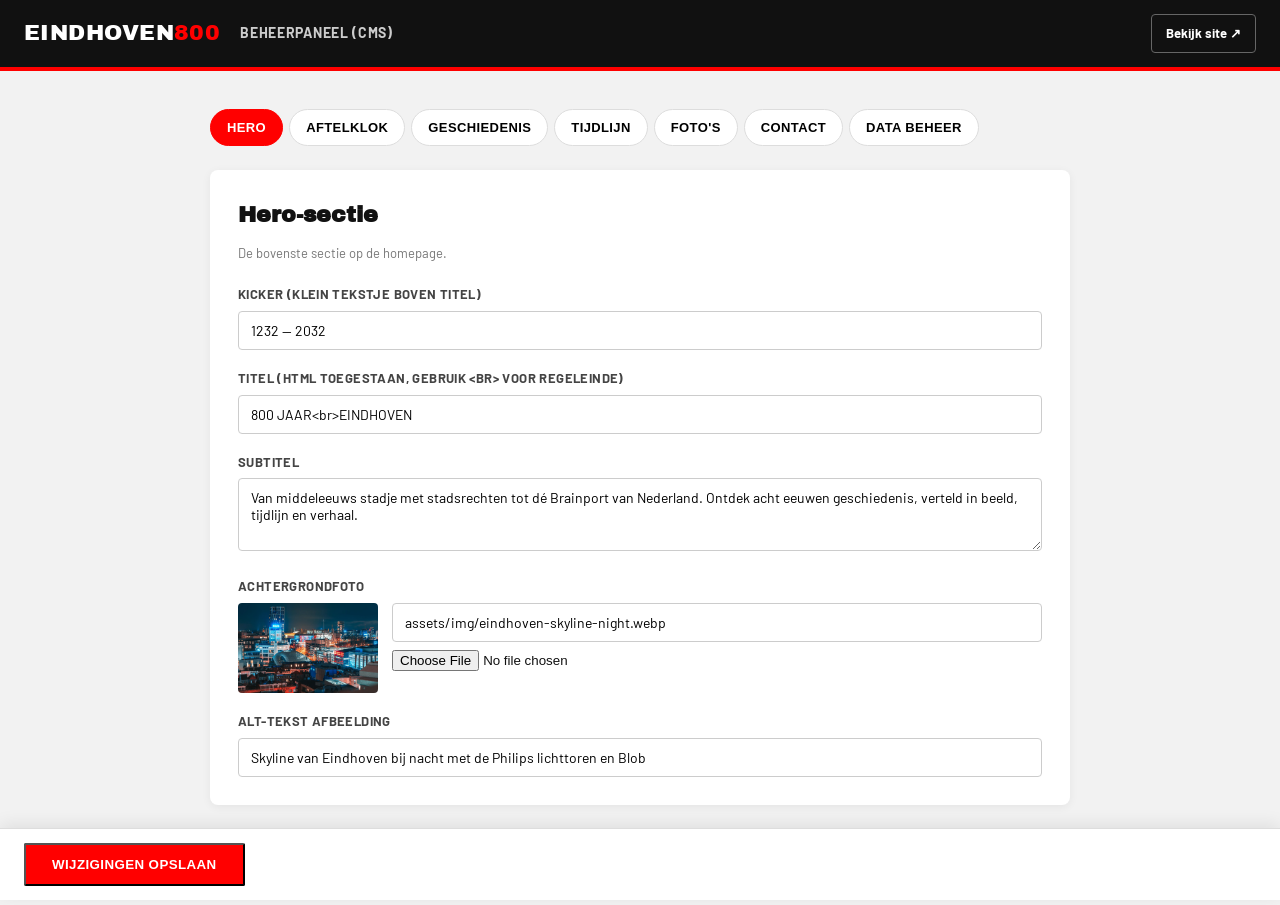
==== admin.html @ 1b5e80dd "Initial commit: 800 jaar Eindhoven site met CMS, tijdlijn en aftelklok" ====
<!DOCTYPE html>
<html lang="nl">
<head>
<meta charset="UTF-8" />
<meta name="viewport" content="width=device-width, initial-scale=1.0" />
<title>Beheer | 800 jaar Eindhoven CMS</title>
<link href="https://fonts.googleapis.com/css2?family=Archivo+Black&family=Barlow:wght@400;600;700;900&display=swap" rel="stylesheet">
<link rel="stylesheet" href="style.css" />
<link rel="stylesheet" href="admin.css" />
</head>
<body class="admin-body">

<header class="admin-header">
  <a href="index.html" class="logo">EINDHOVEN<span>800</span></a>
  <div class="admin-header-title">Beheerpaneel (CMS)</div>
  <div class="admin-header-actions">
    <a href="index.html" target="_blank" class="btn-ghost">Bekijk site ↗</a>
  </div>
</header>

<div class="admin-status" id="admin-status"></div>

<main class="admin-main">

  <nav class="admin-tabs">
    <button class="admin-tab active" data-tab="hero">Hero</button>
    <button class="admin-tab" data-tab="countdown">Aftelklok</button>
    <button class="admin-tab" data-tab="history">Geschiedenis</button>
    <button class="admin-tab" data-tab="timeline">Tijdlijn</button>
    <button class="admin-tab" data-tab="gallery">Foto's</button>
    <button class="admin-tab" data-tab="contact">Contact</button>
    <button class="admin-tab" data-tab="data">Data beheer</button>
  </nav>

  <!-- HERO -->
  <section class="admin-panel active" id="panel-hero">
    <h2>Hero-sectie</h2>
    <p class="admin-hint">De bovenste sectie op de homepage.</p>

    <label>Kicker (klein tekstje boven titel)</label>
    <input type="text" id="hero-kicker-input" />

    <label>Titel (HTML toegestaan, gebruik &lt;br&gt; voor regeleinde)</label>
    <input type="text" id="hero-title-input" />

    <label>Subtitel</label>
    <textarea id="hero-sub-input" rows="3"></textarea>

    <label>Achtergrondfoto</label>
    <div class="image-field">
      <img id="hero-image-preview" class="image-preview" alt="preview" />
      <div class="image-field-controls">
        <input type="text" id="hero-image-input" placeholder="pad of URL naar afbeelding" />
        <input type="file" id="hero-image-upload" accept="image/*" />
      </div>
    </div>

    <label>Alt-tekst afbeelding</label>
    <input type="text" id="hero-image-alt-input" />
  </section>

  <!-- AFTELKLOK -->
  <section class="admin-panel" id="panel-countdown">
    <h2>Aftelklok</h2>
    <p class="admin-hint">De grote klok op de homepage die aftelt naar het 800-jarig bestaan.</p>

    <label>Tekst boven de klok</label>
    <input type="text" id="countdown-label-input" />

    <label>Doeldatum &amp; tijd</label>
    <input type="text" id="countdown-date-input" placeholder="jjjj-mm-ddThh:mm:ss (bv. 2032-09-21T00:00:00)" />
    <p class="admin-hint">Standaard: 21 september 2032, de dag dat het 800 jaar geleden is dat Eindhoven stadsrechten kreeg (1232).</p>
  </section>

  <!-- GESCHIEDENIS -->
  <section class="admin-panel" id="panel-history">
    <h2>Geschiedenis-secties</h2>
    <p class="admin-hint">Elke sectie krijgt een kop en een tekstblok, in volgorde van boven naar beneden.</p>
    <div id="history-sections-list"></div>
    <button type="button" class="btn-add" id="add-history-section">+ Sectie toevoegen</button>

    <h3>Snelle feiten (zijbalk)</h3>
    <p class="admin-hint">Eén feit per regel. HTML zoals &lt;strong&gt; mag gebruikt worden.</p>
    <textarea id="history-facts-input" rows="6"></textarea>

    <h3>Citaat (zijbalk)</h3>
    <input type="text" id="history-quote-input" />
  </section>

  <!-- TIJDLIJN -->
  <section class="admin-panel" id="panel-timeline">
    <h2>Tijdlijn</h2>
    <p class="admin-hint">De horizontaal scrollbare tijdlijn. Vink "toekomstig" aan voor het 2032-jubileum-item (rode kaart).</p>
    <div id="timeline-list"></div>
    <button type="button" class="btn-add" id="add-timeline-item">+ Tijdlijn-item toevoegen</button>
  </section>

  <!-- GALERIJ -->
  <section class="admin-panel" id="panel-gallery">
    <h2>Foto's</h2>

    <h3>Oude foto's</h3>
    <div id="gallery-old-list" class="gallery-admin-grid"></div>
    <button type="button" class="btn-add" id="add-gallery-old">+ Oude foto toevoegen</button>

    <h3>Moderne foto's</h3>
    <div id="gallery-modern-list" class="gallery-admin-grid"></div>
    <button type="button" class="btn-add" id="add-gallery-modern">+ Moderne foto toevoegen</button>
  </section>

  <!-- CONTACT -->
  <section class="admin-panel" id="panel-contact">
    <h2>Contact</h2>

    <label>Titel</label>
    <input type="text" id="contact-heading-input" />

    <label>Introductietekst (HTML toegestaan)</label>
    <textarea id="contact-intro-input" rows="3"></textarea>

    <label>Organisatienaam</label>
    <input type="text" id="contact-org-input" />

    <label>Website</label>
    <input type="text" id="contact-website-input" />

    <label>E-mail</label>
    <input type="text" id="contact-email-input" />

    <label>Social</label>
    <input type="text" id="contact-social-input" />

    <label>Disclaimer</label>
    <textarea id="contact-disclaimer-input" rows="3"></textarea>
  </section>

  <!-- DATA BEHEER -->
  <section class="admin-panel" id="panel-data">
    <h2>Data beheer</h2>
    <p class="admin-hint">
      Alle content wordt opgeslagen in de <strong>localStorage</strong> van deze browser. Dit betekent
      dat wijzigingen alleen zichtbaar zijn op dit apparaat/browser, tenzij je ze exporteert en weer
      importeert (bijvoorbeeld om ze te delen of te bewaren als back-up).
    </p>
    <div class="data-actions">
      <button type="button" class="btn-ghost" id="export-json">⬇ Exporteer JSON</button>
      <label class="btn-ghost file-btn">
        ⬆ Importeer JSON
        <input type="file" id="import-json" accept="application/json" hidden />
      </label>
      <button type="button" class="btn-danger" id="reset-data">↺ Reset naar standaard content</button>
    </div>
  </section>

  <div class="admin-savebar">
    <button type="button" class="btn-primary" id="save-btn">Wijzigingen opslaan</button>
    <span id="save-msg"></span>
  </div>

</main>

<script src="data.js"></script>
<script src="admin.js"></script>
</body>
</html>
---- style.css ----
:root {
  --red: #ff0000;
  --red-dark: #cc0000;
  --black: #111111;
  --white: #ffffff;
  --grey: #f4f4f4;
  --grey-dark: #555555;
  --font-display: 'Archivo Black', Arial, sans-serif;
  --font-body: 'Barlow', Arial, sans-serif;
}

* { box-sizing: border-box; }

html { scroll-behavior: smooth; }

body {
  margin: 0;
  font-family: var(--font-body);
  color: var(--black);
  background: var(--white);
  line-height: 1.6;
}

img { max-width: 100%; display: block; }

a { color: var(--red); }

.container {
  max-width: 1180px;
  margin: 0 auto;
  padding: 0 24px;
}

/* Topbar */
.topbar {
  background: var(--black);
  color: var(--white);
  text-align: center;
  font-size: 13px;
  font-weight: 700;
  letter-spacing: 0.03em;
  padding: 6px 12px;
}

/* Header */
.site-header {
  position: sticky;
  top: 0;
  z-index: 100;
  background: var(--white);
  border-bottom: 4px solid var(--red);
}
.header-inner {
  max-width: 1180px;
  margin: 0 auto;
  padding: 14px 24px;
  display: flex;
  align-items: center;
  justify-content: space-between;
}
.logo {
  font-family: var(--font-display);
  font-size: 22px;
  color: var(--black);
  text-decoration: none;
  letter-spacing: 0.02em;
}
.logo span { color: var(--red); }
.main-nav a {
  margin-left: 28px;
  text-decoration: none;
  color: var(--black);
  font-weight: 700;
  text-transform: uppercase;
  font-size: 14px;
  letter-spacing: 0.03em;
  border-bottom: 3px solid transparent;
  padding-bottom: 4px;
  transition: border-color .2s;
}
.main-nav a:hover { border-color: var(--red); }
.main-nav a.nav-admin {
  background: var(--black);
  color: var(--white);
  padding: 6px 12px;
  border-radius: 3px;
}
.main-nav a.nav-admin:hover { background: var(--red); border-color: transparent; }

/* Hero */
.hero {
  position: relative;
  min-height: 88vh;
  display: flex;
  align-items: flex-end;
  overflow: hidden;
  color: var(--white);
}
.hero-bg { position: absolute; inset: 0; }
.hero-bg img { width: 100%; height: 100%; object-fit: cover; }
.hero-overlay {
  position: absolute;
  inset: 0;
  background: linear-gradient(180deg, rgba(0,0,0,.35) 0%, rgba(0,0,0,.55) 60%, rgba(0,0,0,.85) 100%);
}
.hero-content {
  position: relative;
  z-index: 2;
  padding: 60px 24px 70px;
  max-width: 900px;
  margin: 0 auto;
  width: 100%;
}
.hero-kicker {
  font-weight: 800;
  letter-spacing: 0.15em;
  color: var(--red);
  font-size: 15px;
  margin: 0 0 10px;
}
.hero h1 {
  font-family: var(--font-display);
  font-size: clamp(42px, 8vw, 96px);
  line-height: 0.95;
  margin: 0 0 20px;
}
.hero-sub {
  font-size: 18px;
  max-width: 620px;
  margin: 0 0 28px;
}
.btn-primary {
  display: inline-block;
  background: var(--red);
  color: var(--white);
  text-decoration: none;
  font-weight: 800;
  text-transform: uppercase;
  letter-spacing: 0.03em;
  padding: 14px 28px;
  border-radius: 2px;
  transition: background .2s, transform .2s;
}
.btn-primary:hover { background: var(--red-dark); transform: translateY(-2px); }

/* Countdown */
.countdown-section {
  background: var(--black);
  color: var(--white);
  text-align: center;
  padding: 50px 24px;
  border-bottom: 4px solid var(--red);
}
.countdown-label {
  text-transform: uppercase;
  letter-spacing: 0.15em;
  font-weight: 800;
  color: var(--red);
  font-size: 15px;
  margin: 0 0 20px;
}
.countdown-clock {
  display: flex;
  justify-content: center;
  align-items: center;
  gap: clamp(6px, 2vw, 22px);
  flex-wrap: wrap;
}
.countdown-unit {
  display: flex;
  flex-direction: column;
  align-items: center;
  min-width: 90px;
}
.countdown-number {
  font-family: var(--font-display);
  font-size: clamp(40px, 9vw, 96px);
  line-height: 1;
  color: var(--white);
  font-variant-numeric: tabular-nums;
}
.countdown-word {
  margin-top: 8px;
  text-transform: uppercase;
  font-size: 13px;
  letter-spacing: 0.1em;
  color: #bbb;
}
.countdown-sep {
  font-family: var(--font-display);
  font-size: clamp(30px, 6vw, 70px);
  color: var(--red);
  transform: translateY(-10px);
}
.countdown-date {
  margin-top: 24px;
  color: #999;
  font-size: 14px;
}
@media (max-width: 560px) {
  .countdown-sep { display: none; }
  .countdown-unit { min-width: 70px; }
}

/* Sections */
.section { padding: 80px 0; }
.section-dark { background: var(--black); color: var(--white); }
.section-dark a { color: #ff5c5c; }
.eyebrow {
  color: var(--red);
  font-weight: 800;
  text-transform: uppercase;
  letter-spacing: 0.12em;
  font-size: 13px;
  margin: 0 0 8px;
}
.section h2 {
  font-family: var(--font-display);
  font-size: clamp(30px, 4vw, 46px);
  margin: 0 0 16px;
}
.section-intro { max-width: 720px; color: var(--grey-dark); font-size: 17px; }
.section-dark .section-intro { color: #cccccc; }

/* History */
.history-grid {
  display: grid;
  grid-template-columns: 2fr 1fr;
  gap: 50px;
  margin-top: 40px;
  align-items: start;
}
.history-text h3 {
  font-family: var(--font-display);
  font-size: 21px;
  margin: 32px 0 8px;
  color: var(--black);
}
.history-text h3:first-child { margin-top: 0; }
.history-text p { color: #333; font-size: 16px; }

.history-facts {
  background: var(--grey);
  border-left: 6px solid var(--red);
  padding: 28px 26px;
  position: sticky;
  top: 100px;
}
.history-facts h4 {
  font-family: var(--font-display);
  font-size: 16px;
  text-transform: uppercase;
  margin: 0 0 16px;
}
.history-facts ul { list-style: none; margin: 0; padding: 0; }
.history-facts li {
  padding: 8px 0;
  border-bottom: 1px solid #ddd;
  font-size: 15px;
}
.history-facts li:last-child { border-bottom: none; }
.fact-quote {
  margin-top: 20px;
  font-style: italic;
  font-weight: 700;
  color: var(--red-dark);
}

/* Timeline */
.timeline-wrapper {
  position: relative;
  margin-top: 40px;
}
.timeline {
  overflow-x: auto;
  scroll-snap-type: x proximity;
  padding: 10px 24px 30px;
  -webkit-overflow-scrolling: touch;
}
.timeline::-webkit-scrollbar { height: 10px; }
.timeline::-webkit-scrollbar-track { background: #222; }
.timeline::-webkit-scrollbar-thumb { background: var(--red); border-radius: 5px; }

.tl-track {
  display: flex;
  gap: 24px;
  position: relative;
  min-width: max-content;
  padding-top: 20px;
}
.tl-track::before {
  content: "";
  position: absolute;
  top: 44px;
  left: 0;
  right: 0;
  height: 3px;
  background: var(--red);
  opacity: 0.5;
}
.tl-item {
  scroll-snap-align: start;
  width: 220px;
  flex: 0 0 auto;
  position: relative;
}
.tl-year {
  font-family: var(--font-display);
  font-size: 24px;
  color: var(--red);
  margin-bottom: 8px;
}
.tl-item::before {
  content: "";
  position: absolute;
  top: 40px;
  left: 0;
  width: 12px;
  height: 12px;
  border-radius: 50%;
  background: var(--white);
  border: 3px solid var(--red);
}
.tl-card {
  margin-top: 24px;
  background: #1c1c1c;
  border: 1px solid #333;
  padding: 18px;
  border-radius: 4px;
  min-height: 130px;
}
.tl-item-future .tl-card { background: var(--red); border-color: var(--red); }
.tl-item-future .tl-year { color: var(--white); }
.tl-card h4 { margin: 0 0 8px; font-size: 17px; }
.tl-card p { margin: 0; font-size: 14px; color: #ccc; }
.tl-item-future .tl-card p { color: #ffe5e5; }

.tl-arrow {
  position: absolute;
  top: 50%;
  transform: translateY(-50%);
  background: var(--red);
  color: var(--white);
  border: none;
  width: 42px;
  height: 42px;
  font-size: 22px;
  border-radius: 50%;
  cursor: pointer;
  z-index: 5;
}
.tl-arrow-left { left: 4px; }
.tl-arrow-right { right: 4px; }
.tl-arrow:hover { background: var(--red-dark); }

/* Gallery */
.gallery-heading {
  font-family: var(--font-display);
  font-size: 20px;
  margin: 40px 0 18px;
}
.gallery {
  display: grid;
  grid-template-columns: repeat(4, 1fr);
  gap: 16px;
}
.gallery figure {
  margin: 0;
  overflow: hidden;
  border-radius: 4px;
  background: var(--grey);
}
.gallery img {
  width: 100%;
  height: 180px;
  object-fit: cover;
  transition: transform .3s;
}
.gallery figure:hover img { transform: scale(1.06); }
.gallery figcaption {
  font-size: 13px;
  padding: 8px 10px;
  color: var(--grey-dark);
}
.photo-credit { font-size: 12px; color: #999; margin-top: 20px; }

/* Contact */
.contact-grid {
  display: grid;
  grid-template-columns: 2fr 1fr;
  gap: 50px;
  align-items: start;
}
.contact-list { list-style: none; padding: 0; margin: 20px 0; }
.contact-list li { padding: 6px 0; }
.disclaimer { font-size: 13px; color: #aaa; margin-top: 20px; }
.contact-card {
  background: var(--red);
  padding: 28px;
  border-radius: 4px;
}
.contact-card h3 { font-family: var(--font-display); margin-top: 0; }

/* Footer */
.site-footer {
  background: var(--black);
  color: #999;
  font-size: 13px;
  padding: 20px 0;
  border-top: 4px solid var(--red);
}

/* Chatbot Eindje */
.eindje-toggle {
  position: fixed;
  bottom: 24px;
  right: 24px;
  background: var(--red);
  color: var(--white);
  border: none;
  border-radius: 32px;
  padding: 14px 20px;
  display: flex;
  align-items: center;
  gap: 8px;
  font-weight: 800;
  cursor: pointer;
  box-shadow: 0 6px 20px rgba(0,0,0,.3);
  z-index: 200;
  font-size: 15px;
}
.eindje-toggle:hover { background: var(--red-dark); }
.eindje-avatar { font-size: 20px; }

.eindje-window {
  position: fixed;
  bottom: 90px;
  right: 24px;
  width: 340px;
  max-width: calc(100vw - 32px);
  height: 460px;
  max-height: 70vh;
  background: var(--white);
  border-radius: 12px;
  box-shadow: 0 10px 40px rgba(0,0,0,.35);
  display: flex;
  flex-direction: column;
  overflow: hidden;
  z-index: 200;
}
.eindje-window.hidden { display: none; }
.eindje-header {
  background: var(--black);
  color: var(--white);
  padding: 14px 16px;
  display: flex;
  align-items: center;
  gap: 10px;
}
.eindje-header strong { display: block; font-size: 15px; }
.eindje-status { font-size: 11px; color: #ccc; }
.eindje-header button {
  margin-left: auto;
  background: transparent;
  border: none;
  color: var(--white);
  font-size: 16px;
  cursor: pointer;
}
.eindje-messages {
  flex: 1;
  overflow-y: auto;
  padding: 14px;
  display: flex;
  flex-direction: column;
  gap: 10px;
  background: var(--grey);
}
.eindje-msg {
  padding: 9px 13px;
  border-radius: 14px;
  font-size: 14px;
  max-width: 85%;
  line-height: 1.4;
}
.eindje-msg.bot {
  background: var(--white);
  border: 1px solid #ddd;
  align-self: flex-start;
  border-bottom-left-radius: 2px;
}
.eindje-msg.user {
  background: var(--red);
  color: var(--white);
  align-self: flex-end;
  border-bottom-right-radius: 2px;
}
.eindje-quick {
  display: flex;
  flex-wrap: wrap;
  gap: 6px;
  padding: 8px 12px;
  background: var(--white);
  border-top: 1px solid #eee;
}
.eindje-quick button {
  background: var(--grey);
  border: 1px solid #ddd;
  border-radius: 14px;
  padding: 5px 10px;
  font-size: 12px;
  cursor: pointer;
}
.eindje-quick button:hover { background: #eee; }
.eindje-form {
  display: flex;
  border-top: 1px solid #eee;
}
.eindje-form input {
  flex: 1;
  border: none;
  padding: 12px 14px;
  font-size: 14px;
  outline: none;
}
.eindje-form button {
  background: var(--red);
  color: var(--white);
  border: none;
  width: 48px;
  font-size: 16px;
  cursor: pointer;
}
.eindje-form button:hover { background: var(--red-dark); }

/* Responsive */
@media (max-width: 900px) {
  .history-grid, .contact-grid { grid-template-columns: 1fr; }
  .history-facts { position: static; }
  .gallery { grid-template-columns: repeat(2, 1fr); }
  .main-nav a { margin-left: 14px; font-size: 12px; }
}
@media (max-width: 480px) {
  .gallery { grid-template-columns: 1fr 1fr; }
  .eindje-window { right: 12px; width: calc(100vw - 24px); }
}
---- admin.css ----
.admin-body {
  background: #f2f2f2;
  font-family: var(--font-body);
}

.admin-header {
  background: var(--black);
  color: var(--white);
  display: flex;
  align-items: center;
  gap: 20px;
  padding: 14px 24px;
  border-bottom: 4px solid var(--red);
}
.admin-header .logo { color: var(--white); }
.admin-header .logo span { color: var(--red); }
.admin-header-title {
  font-weight: 700;
  text-transform: uppercase;
  letter-spacing: 0.05em;
  font-size: 14px;
  color: #ccc;
}
.admin-header-actions { margin-left: auto; }

.btn-ghost {
  background: transparent;
  border: 1px solid #999;
  color: inherit;
  padding: 8px 14px;
  border-radius: 4px;
  font-weight: 700;
  font-size: 13px;
  cursor: pointer;
  text-decoration: none;
  display: inline-block;
}
.admin-header .btn-ghost { color: var(--white); border-color: #666; }
.admin-header .btn-ghost:hover { border-color: var(--red); }

.admin-status {
  max-width: 900px;
  margin: 14px auto 0;
  padding: 0 20px;
}

.admin-main {
  max-width: 900px;
  margin: 0 auto;
  padding: 24px 20px 100px;
}

.admin-tabs {
  display: flex;
  flex-wrap: wrap;
  gap: 6px;
  margin-bottom: 24px;
}
.admin-tab {
  background: var(--white);
  border: 1px solid #ddd;
  padding: 10px 16px;
  border-radius: 20px;
  font-weight: 700;
  font-size: 13px;
  cursor: pointer;
  text-transform: uppercase;
  letter-spacing: 0.03em;
}
.admin-tab.active { background: var(--red); color: var(--white); border-color: var(--red); }

.admin-panel {
  display: none;
  background: var(--white);
  border-radius: 8px;
  padding: 28px;
  box-shadow: 0 2px 10px rgba(0,0,0,.06);
}
.admin-panel.active { display: block; }
.admin-panel h2 {
  font-family: var(--font-display);
  margin-top: 0;
  font-size: 22px;
}
.admin-panel h3 {
  font-family: var(--font-display);
  font-size: 16px;
  margin: 30px 0 8px;
}
.admin-hint { color: #777; font-size: 13px; margin-top: -8px; margin-bottom: 20px; }

label {
  display: block;
  font-weight: 700;
  font-size: 13px;
  text-transform: uppercase;
  letter-spacing: 0.03em;
  color: #444;
  margin: 18px 0 6px;
}
input[type="text"], textarea, input[type="number"] {
  width: 100%;
  padding: 10px 12px;
  border: 1px solid #ccc;
  border-radius: 4px;
  font-family: var(--font-body);
  font-size: 14px;
  resize: vertical;
}
input[type="text"]:focus, textarea:focus { outline: 2px solid var(--red); border-color: var(--red); }

.item-card {
  border: 1px solid #e2e2e2;
  border-left: 4px solid var(--red);
  border-radius: 4px;
  padding: 16px;
  margin-bottom: 16px;
  background: #fafafa;
  position: relative;
}
.item-card-toolbar {
  display: flex;
  gap: 6px;
  justify-content: flex-end;
  margin-bottom: 4px;
}
.item-card-toolbar button {
  background: var(--white);
  border: 1px solid #ccc;
  border-radius: 4px;
  width: 30px;
  height: 28px;
  cursor: pointer;
  font-size: 13px;
}
.item-card-toolbar button:hover { background: #eee; }
.item-card-toolbar button.remove-btn:hover { background: var(--red); color: var(--white); border-color: var(--red); }

.btn-add {
  background: var(--black);
  color: var(--white);
  border: none;
  padding: 10px 18px;
  border-radius: 4px;
  font-weight: 700;
  cursor: pointer;
  margin-top: 4px;
}
.btn-add:hover { background: var(--red); }

.checkbox-row {
  display: flex;
  align-items: center;
  gap: 8px;
  margin-top: 14px;
}
.checkbox-row input { width: auto; }
.checkbox-row label { margin: 0; text-transform: none; font-weight: 600; }

.image-field {
  display: flex;
  gap: 14px;
  align-items: flex-start;
}
.image-preview {
  width: 140px;
  height: 90px;
  object-fit: cover;
  border-radius: 4px;
  background: #ddd;
  flex-shrink: 0;
}
.image-field-controls { flex: 1; display: flex; flex-direction: column; gap: 8px; }

.gallery-admin-grid {
  display: grid;
  grid-template-columns: 1fr 1fr;
  gap: 16px;
}
@media (max-width: 700px) {
  .gallery-admin-grid { grid-template-columns: 1fr; }
}

.data-actions { display: flex; flex-wrap: wrap; gap: 12px; margin-top: 10px; }
.file-btn { cursor: pointer; }
.btn-danger {
  background: var(--white);
  border: 1px solid var(--red);
  color: var(--red);
  padding: 8px 14px;
  border-radius: 4px;
  font-weight: 700;
  cursor: pointer;
}
.btn-danger:hover { background: var(--red); color: var(--white); }

.admin-savebar {
  position: fixed;
  bottom: 0;
  left: 0;
  right: 0;
  background: var(--white);
  border-top: 1px solid #ddd;
  padding: 14px 24px;
  display: flex;
  align-items: center;
  gap: 16px;
  box-shadow: 0 -4px 16px rgba(0,0,0,.08);
  z-index: 50;
}
.admin-savebar .btn-primary { padding: 12px 26px; }
#save-msg { font-size: 13px; color: #2a8a2a; font-weight: 700; }

.banner {
  padding: 12px 16px;
  border-radius: 4px;
  font-size: 14px;
  font-weight: 700;
}
.banner.success { background: #e6f7e6; color: #1c6b1c; border: 1px solid #b6e3b6; }
.banner.error { background: #fde8e8; color: #b40000; border: 1px solid #f5b5b5; }
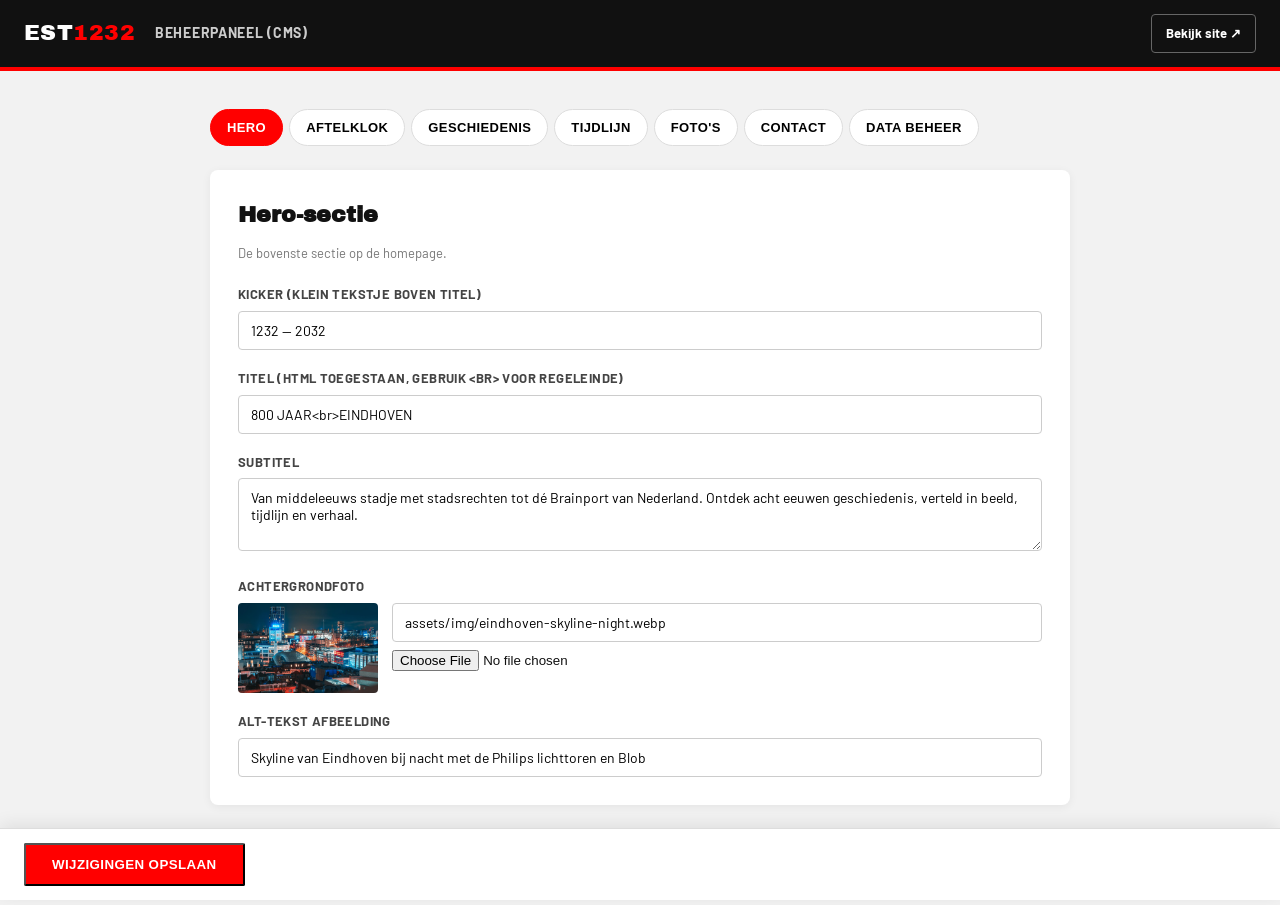
==== commit c78a9578: "Logo naar EST1232, aftelklok in beeld zonder scrollen, nieuwe logo-evolutie sectie" ====
--- a/admin.html
+++ b/admin.html
@@ -11,7 +11,7 @@
 <body class="admin-body">
 
 <header class="admin-header">
-  <a href="index.html" class="logo">EINDHOVEN<span>800</span></a>
+  <a href="index.html" class="logo">EST<span>1232</span></a>
   <div class="admin-header-title">Beheerpaneel (CMS)</div>
   <div class="admin-header-actions">
     <a href="index.html" target="_blank" class="btn-ghost">Bekijk site ↗</a>
--- a/style.css
+++ b/style.css
@@ -90,9 +90,10 @@
 /* Hero */
 .hero {
   position: relative;
-  min-height: 88vh;
-  display: flex;
-  align-items: flex-end;
+  height: calc(100vh - 90px);
+  min-height: 560px;
+  max-height: 900px;
+  display: flex;
   overflow: hidden;
   color: var(--white);
 }
@@ -101,33 +102,37 @@
 .hero-overlay {
   position: absolute;
   inset: 0;
-  background: linear-gradient(180deg, rgba(0,0,0,.35) 0%, rgba(0,0,0,.55) 60%, rgba(0,0,0,.85) 100%);
+  background: linear-gradient(180deg, rgba(0,0,0,.35) 0%, rgba(0,0,0,.55) 55%, rgba(0,0,0,.88) 100%);
 }
 .hero-content {
   position: relative;
   z-index: 2;
-  padding: 60px 24px 70px;
-  max-width: 900px;
+  max-width: 960px;
   margin: 0 auto;
   width: 100%;
+  padding: clamp(14px, 3vh, 32px) 24px;
+  display: flex;
+  flex-direction: column;
+  justify-content: center;
+  gap: clamp(14px, 3.5vh, 30px);
 }
 .hero-kicker {
   font-weight: 800;
   letter-spacing: 0.15em;
   color: var(--red);
-  font-size: 15px;
-  margin: 0 0 10px;
+  font-size: clamp(12px, 1.6vw, 15px);
+  margin: 0 0 8px;
 }
 .hero h1 {
   font-family: var(--font-display);
-  font-size: clamp(42px, 8vw, 96px);
-  line-height: 0.95;
-  margin: 0 0 20px;
+  font-size: clamp(30px, 6vw, 70px);
+  line-height: 0.98;
+  margin: 0 0 14px;
 }
 .hero-sub {
-  font-size: 18px;
+  font-size: clamp(13px, 1.6vw, 17px);
   max-width: 620px;
-  margin: 0 0 28px;
+  margin: 0 0 18px;
 }
 .btn-primary {
   display: inline-block;
@@ -143,63 +148,63 @@
 }
 .btn-primary:hover { background: var(--red-dark); transform: translateY(-2px); }
 
-/* Countdown */
-.countdown-section {
-  background: var(--black);
-  color: var(--white);
-  text-align: center;
-  padding: 50px 24px;
-  border-bottom: 4px solid var(--red);
+/* Countdown (in hero) */
+.hero-countdown {
+  border-top: 1px solid rgba(255,255,255,.25);
+  padding-top: clamp(12px, 2.5vh, 22px);
 }
 .countdown-label {
   text-transform: uppercase;
-  letter-spacing: 0.15em;
+  letter-spacing: 0.12em;
   font-weight: 800;
   color: var(--red);
-  font-size: 15px;
-  margin: 0 0 20px;
+  font-size: clamp(11px, 1.3vw, 14px);
+  margin: 0 0 10px;
 }
 .countdown-clock {
   display: flex;
-  justify-content: center;
+  justify-content: flex-start;
   align-items: center;
-  gap: clamp(6px, 2vw, 22px);
+  gap: clamp(4px, 1.6vw, 16px);
   flex-wrap: wrap;
 }
 .countdown-unit {
   display: flex;
   flex-direction: column;
   align-items: center;
-  min-width: 90px;
+  min-width: 54px;
 }
 .countdown-number {
   font-family: var(--font-display);
-  font-size: clamp(40px, 9vw, 96px);
+  font-size: clamp(20px, 4.2vw, 46px);
   line-height: 1;
   color: var(--white);
   font-variant-numeric: tabular-nums;
 }
 .countdown-word {
-  margin-top: 8px;
+  margin-top: 4px;
   text-transform: uppercase;
-  font-size: 13px;
-  letter-spacing: 0.1em;
+  font-size: clamp(9px, 1vw, 11px);
+  letter-spacing: 0.08em;
   color: #bbb;
 }
 .countdown-sep {
   font-family: var(--font-display);
-  font-size: clamp(30px, 6vw, 70px);
+  font-size: clamp(16px, 3vw, 34px);
   color: var(--red);
-  transform: translateY(-10px);
+  transform: translateY(-6px);
 }
 .countdown-date {
-  margin-top: 24px;
+  margin-top: 10px;
   color: #999;
-  font-size: 14px;
+  font-size: clamp(11px, 1.2vw, 13px);
+}
+@media (max-height: 700px) {
+  .hero-sub { display: none; }
 }
 @media (max-width: 560px) {
   .countdown-sep { display: none; }
-  .countdown-unit { min-width: 70px; }
+  .countdown-unit { min-width: 46px; }
 }
 
 /* Sections */
@@ -353,6 +358,85 @@
 .tl-arrow-right { right: 4px; }
 .tl-arrow:hover { background: var(--red-dark); }
 
+/* Logo-evolutie */
+.logos-section {
+  background: linear-gradient(180deg, #ffffff 0%, #f4f4f4 100%);
+  overflow: hidden;
+}
+.logo-evolution {
+  margin-top: 44px;
+  display: flex;
+  align-items: stretch;
+  gap: 6px;
+  overflow-x: auto;
+  padding: 30px 6px 20px;
+}
+.logo-card {
+  position: relative;
+  flex: 1 1 200px;
+  min-width: 190px;
+  background: var(--white);
+  border-radius: 12px;
+  padding: 26px 18px 20px;
+  box-shadow: 0 8px 24px rgba(0,0,0,.08);
+  border: 1px solid #eee;
+  text-align: center;
+  transition: transform .25s, box-shadow .25s;
+}
+.logo-card:hover {
+  transform: translateY(-8px) scale(1.03);
+  box-shadow: 0 16px 34px rgba(0,0,0,.16);
+  z-index: 3;
+}
+.logo-card-current {
+  border: 2px solid var(--red);
+  background: #fffafa;
+}
+.logo-year {
+  position: absolute;
+  top: -16px;
+  left: 50%;
+  transform: translateX(-50%);
+  background: var(--red);
+  color: var(--white);
+  font-family: var(--font-display);
+  font-size: 14px;
+  padding: 6px 14px;
+  border-radius: 20px;
+  box-shadow: 0 4px 10px rgba(0,0,0,.25);
+  letter-spacing: 0.02em;
+}
+.logo-frame {
+  height: 130px;
+  display: flex;
+  align-items: center;
+  justify-content: center;
+  margin: 14px 0 16px;
+}
+.logo-frame img {
+  max-height: 100%;
+  max-width: 100%;
+  object-fit: contain;
+}
+.logo-caption {
+  font-size: 13px;
+  color: #555;
+  margin: 0;
+  line-height: 1.5;
+}
+.logo-arrow {
+  align-self: center;
+  font-size: 26px;
+  color: var(--red);
+  font-weight: 800;
+  flex: 0 0 auto;
+  padding: 0 2px;
+}
+@media (max-width: 900px) {
+  .logo-evolution { flex-wrap: nowrap; }
+  .logo-card { min-width: 220px; }
+}
+
 /* Gallery */
 .gallery-heading {
   font-family: var(--font-display);
@@ -430,7 +514,14 @@
   font-size: 15px;
 }
 .eindje-toggle:hover { background: var(--red-dark); }
-.eindje-avatar { font-size: 20px; }
+.eindje-avatar {
+  width: 34px;
+  height: 34px;
+  border-radius: 50%;
+  object-fit: cover;
+  flex-shrink: 0;
+  border: 2px solid var(--white);
+}
 
 .eindje-window {
   position: fixed;
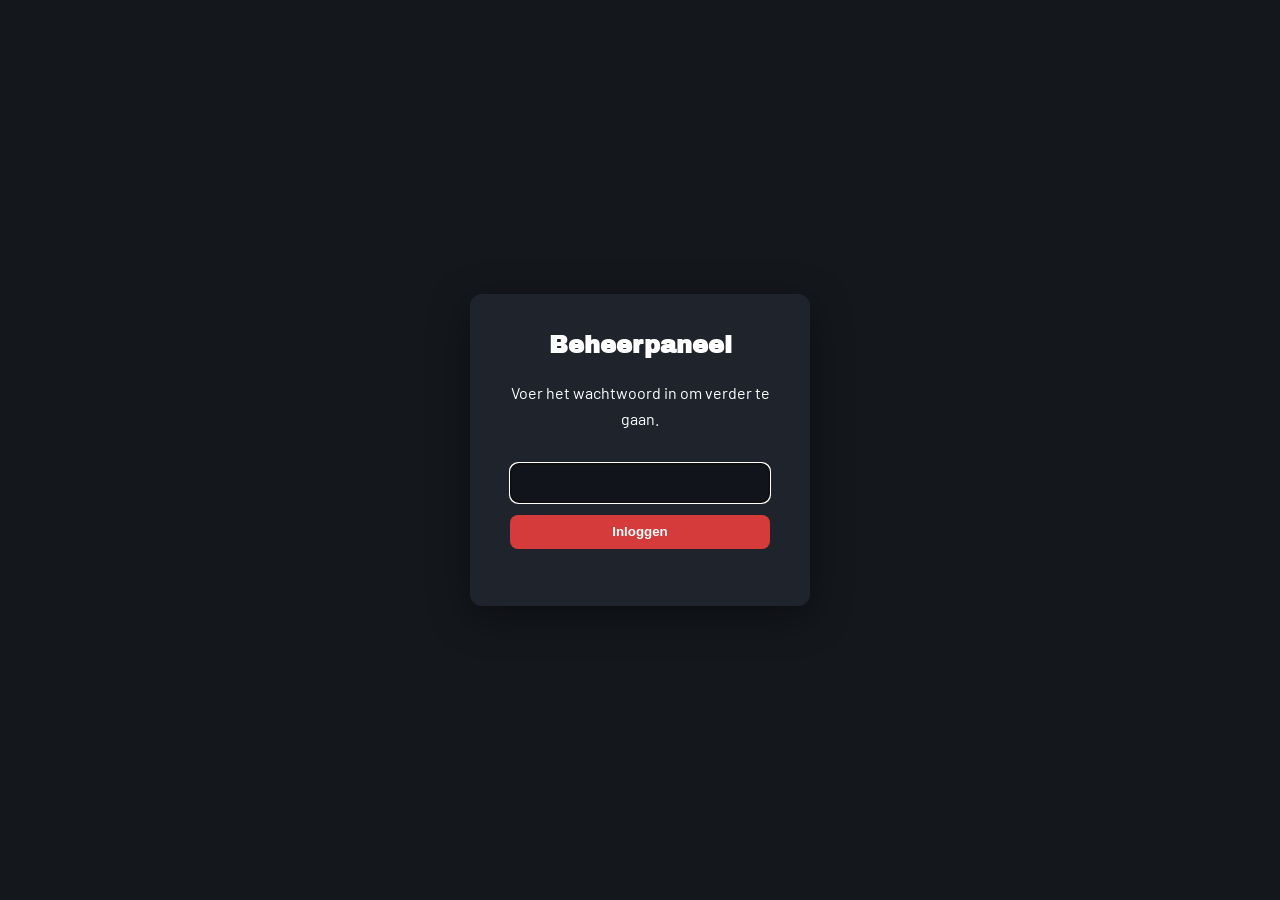
==== commit df4b4f36: "Beveilig admin.html met wachtwoordscherm Voegt een client-side login-scherm toe voor het CMS-beheerp" ====
--- a/admin.html
+++ b/admin.html
@@ -5,8 +5,32 @@
 <meta name="viewport" content="width=device-width, initial-scale=1.0" />
 <title>Beheer | 800 jaar Eindhoven CMS</title>
 <link href="https://fonts.googleapis.com/css2?family=Archivo+Black&family=Barlow:wght@400;600;700;900&display=swap" rel="stylesheet">
-<link rel="stylesheet" href="style.css" />
-<link rel="stylesheet" href="admin.css" />
+<link rel="stylesheet" href="style.css?v=20260917114017" />
+<link rel="stylesheet" href="admin.css?v=20260917080220" />
+<script src="admin-auth.js?v=20260917120000" defer></script>
+<style>
+  html.admin-locked body > *:not(#admin-auth-overlay) { display: none !important; }
+  #admin-auth-overlay {
+    position: fixed; inset: 0; z-index: 9999;
+    display: flex; align-items: center; justify-content: center;
+    background: #14171c; font-family: 'Barlow', sans-serif;
+  }
+  .admin-auth-box {
+    background: #1f242c; padding: 2rem 2.5rem; border-radius: 12px;
+    text-align: center; color: #fff; box-shadow: 0 10px 40px rgba(0,0,0,.4);
+    width: 90%; max-width: 340px;
+  }
+  .admin-auth-box h2 { margin: 0 0 .5rem; font-family: 'Archivo Black', sans-serif; }
+  .admin-auth-box input {
+    width: 100%; padding: .6rem .8rem; margin: 1rem 0 .75rem; border-radius: 8px;
+    border: 1px solid #3a4150; background: #11141a; color: #fff; font-size: 1rem; box-sizing: border-box;
+  }
+  .admin-auth-box button {
+    width: 100%; padding: .6rem .8rem; border-radius: 8px; border: none;
+    background: #d63b3b; color: #fff; font-weight: 700; cursor: pointer;
+  }
+  .admin-auth-error { color: #ff8a8a; min-height: 1.2em; margin: .5rem 0 0; font-size: .9rem; }
+</style>
 </head>
 <body class="admin-body">
 
@@ -159,7 +183,7 @@
 
 </main>
 
-<script src="data.js"></script>
-<script src="admin.js"></script>
+<script src="data.js?v=20260917080054"></script>
+<script src="admin.js?v=20260917080054"></script>
 </body>
 </html>
--- a/style.css
+++ b/style.css
@@ -158,25 +158,25 @@
   letter-spacing: 0.12em;
   font-weight: 800;
   color: var(--red);
-  font-size: clamp(11px, 1.3vw, 14px);
+  font-size: clamp(13px, 1.8vw, 20px);
   margin: 0 0 10px;
 }
 .countdown-clock {
   display: flex;
   justify-content: flex-start;
   align-items: center;
-  gap: clamp(4px, 1.6vw, 16px);
+  gap: clamp(6px, 2vw, 20px);
   flex-wrap: wrap;
 }
 .countdown-unit {
   display: flex;
   flex-direction: column;
   align-items: center;
-  min-width: 54px;
+  min-width: 70px;
 }
 .countdown-number {
   font-family: var(--font-display);
-  font-size: clamp(20px, 4.2vw, 46px);
+  font-size: clamp(28px, 6.2vw, 68px);
   line-height: 1;
   color: var(--white);
   font-variant-numeric: tabular-nums;
@@ -184,13 +184,13 @@
 .countdown-word {
   margin-top: 4px;
   text-transform: uppercase;
-  font-size: clamp(9px, 1vw, 11px);
+  font-size: clamp(10px, 1.2vw, 14px);
   letter-spacing: 0.08em;
   color: #bbb;
 }
 .countdown-sep {
   font-family: var(--font-display);
-  font-size: clamp(16px, 3vw, 34px);
+  font-size: clamp(20px, 4.4vw, 50px);
   color: var(--red);
   transform: translateY(-6px);
 }
@@ -586,6 +586,16 @@
   align-self: flex-end;
   border-bottom-right-radius: 2px;
 }
+.eindje-msg.eindje-searching {
+  font-style: italic;
+  color: #888;
+  animation: eindje-pulse 1.2s ease-in-out infinite;
+}
+.eindje-msg a { color: var(--red); font-weight: 700; }
+@keyframes eindje-pulse {
+  0%, 100% { opacity: 1; }
+  50% { opacity: 0.5; }
+}
 .eindje-quick {
   display: flex;
   flex-wrap: wrap;
